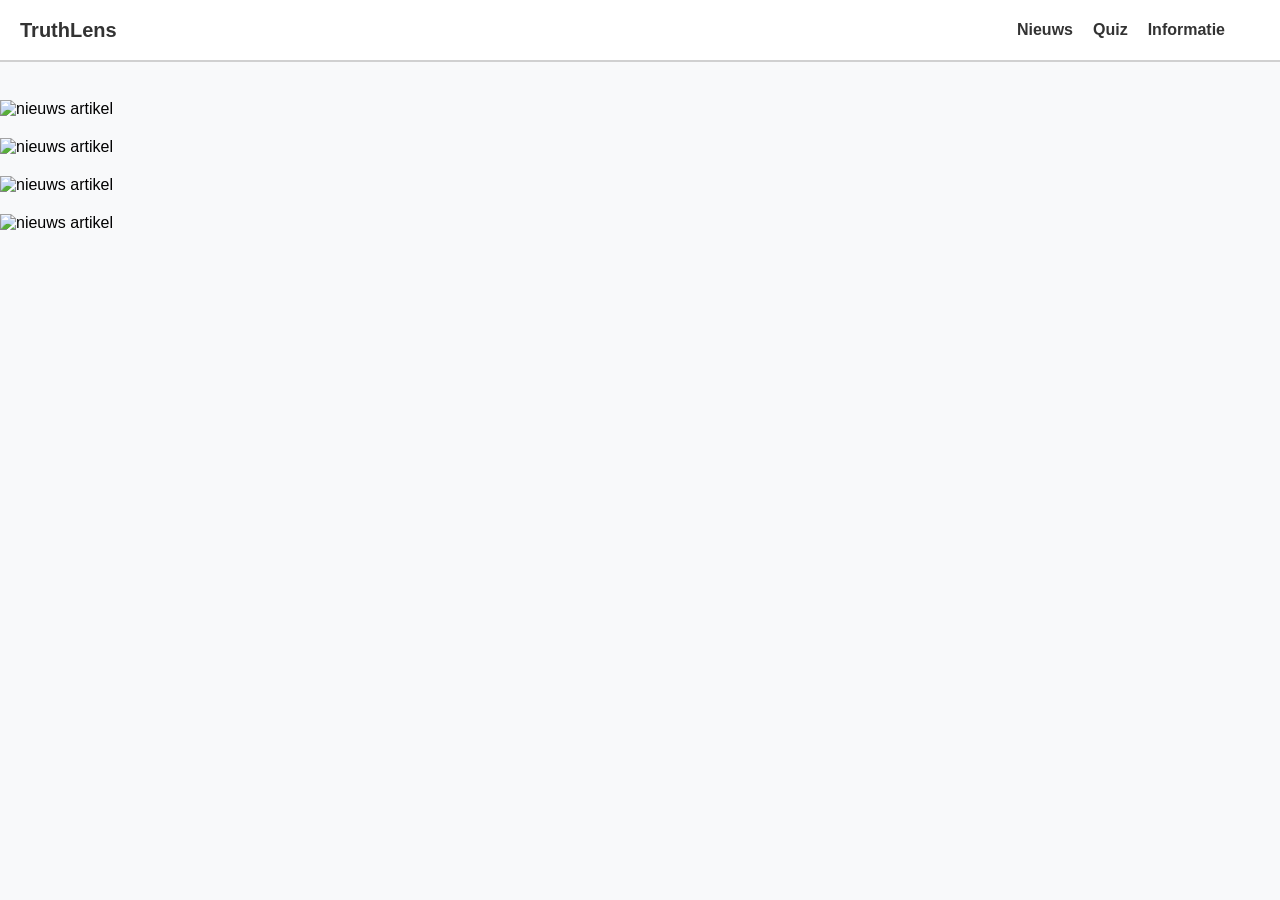
==== index.html @ fa0d9157 "Navbar Semi Completed" ====
<!DOCTYPE html>
<html lang="en">

<head>
    <meta charset="UTF-8">
    <meta name="viewport" content="width=device-width, initial-scale=1.0">
    <title>Nepnieuws</title>
    <link href="main.css" rel="stylesheet">
</head>

<body>
    <header>
        <nav>
            <a class="logo" href="">TruthLens</a>
            <ul>   
                <li><a href="index.html">Nieuws</a>
                <li><a href="quiz.html">Quiz</a>
                <li><a href="informatie.html">Informatie</a>
            </ul>
        </nav>
    </header>
    <main>
        <a><img src="" alt="">
            <h2></h2>
            <p></p>
            <p></p>
            <p></p>
        </a>
    </main>
    <article>
        <a href=""><img src="" alt="nieuws artikel"></a>
        <h2></h2>
        <p></p>
        <p></p>
        <p></p>
    </article>
    <article>
        <a href=""><img src="" alt="nieuws artikel"></a>
        <h2></h2>
        <p></p>
        <p></p>
        <p></p>
    </article>
    <article>
        <a href=""><img src="" alt="nieuws artikel"></a>
        <h2></h2>
        <p></p>
        <p></p>
        <p></p>
    </article>
    <article>
        <a href=""><img src="" alt="nieuws artikel"></a>
        <h2></h2>
        <p></p>
        <p></p>
        <p></p>
    </article>
    <footer>
     <p></p>
     <p></p>
     <p></p>
     <p></p>
     <p></p>
     <p></p>
    </footer>

</body>

</html>
---- main.css ----
body {
    margin: 0;
    background-color: #f8f9fa;
    font-family: -apple-system, BlinkMacSystemFont, "Segoe UI", Roboto, Arial, sans-serif;
}

nav {
    display: flex;
    justify-content: space-between;
    align-items: center;
    border-bottom: solid 2px rgb(208, 208, 208);
    height: fit-content;
    background-color: white;
    text-decoration: none;
    padding: 5px;
    position: sticky;
    top: 0;

}

a {
    text-decoration: none;
    color: inherit;
}

nav a {
    color: #333;
    font-weight: 600;
    transition: 0.2s;
}

nav a:hover {
    opacity: 0.7;
    color: #555;
}

.logo {
    margin-left: 15px;
    font-size: 20px;
}

ul {
    display: flex;
    list-style: none;
    gap: 20px;
    margin-right: 50px;
}
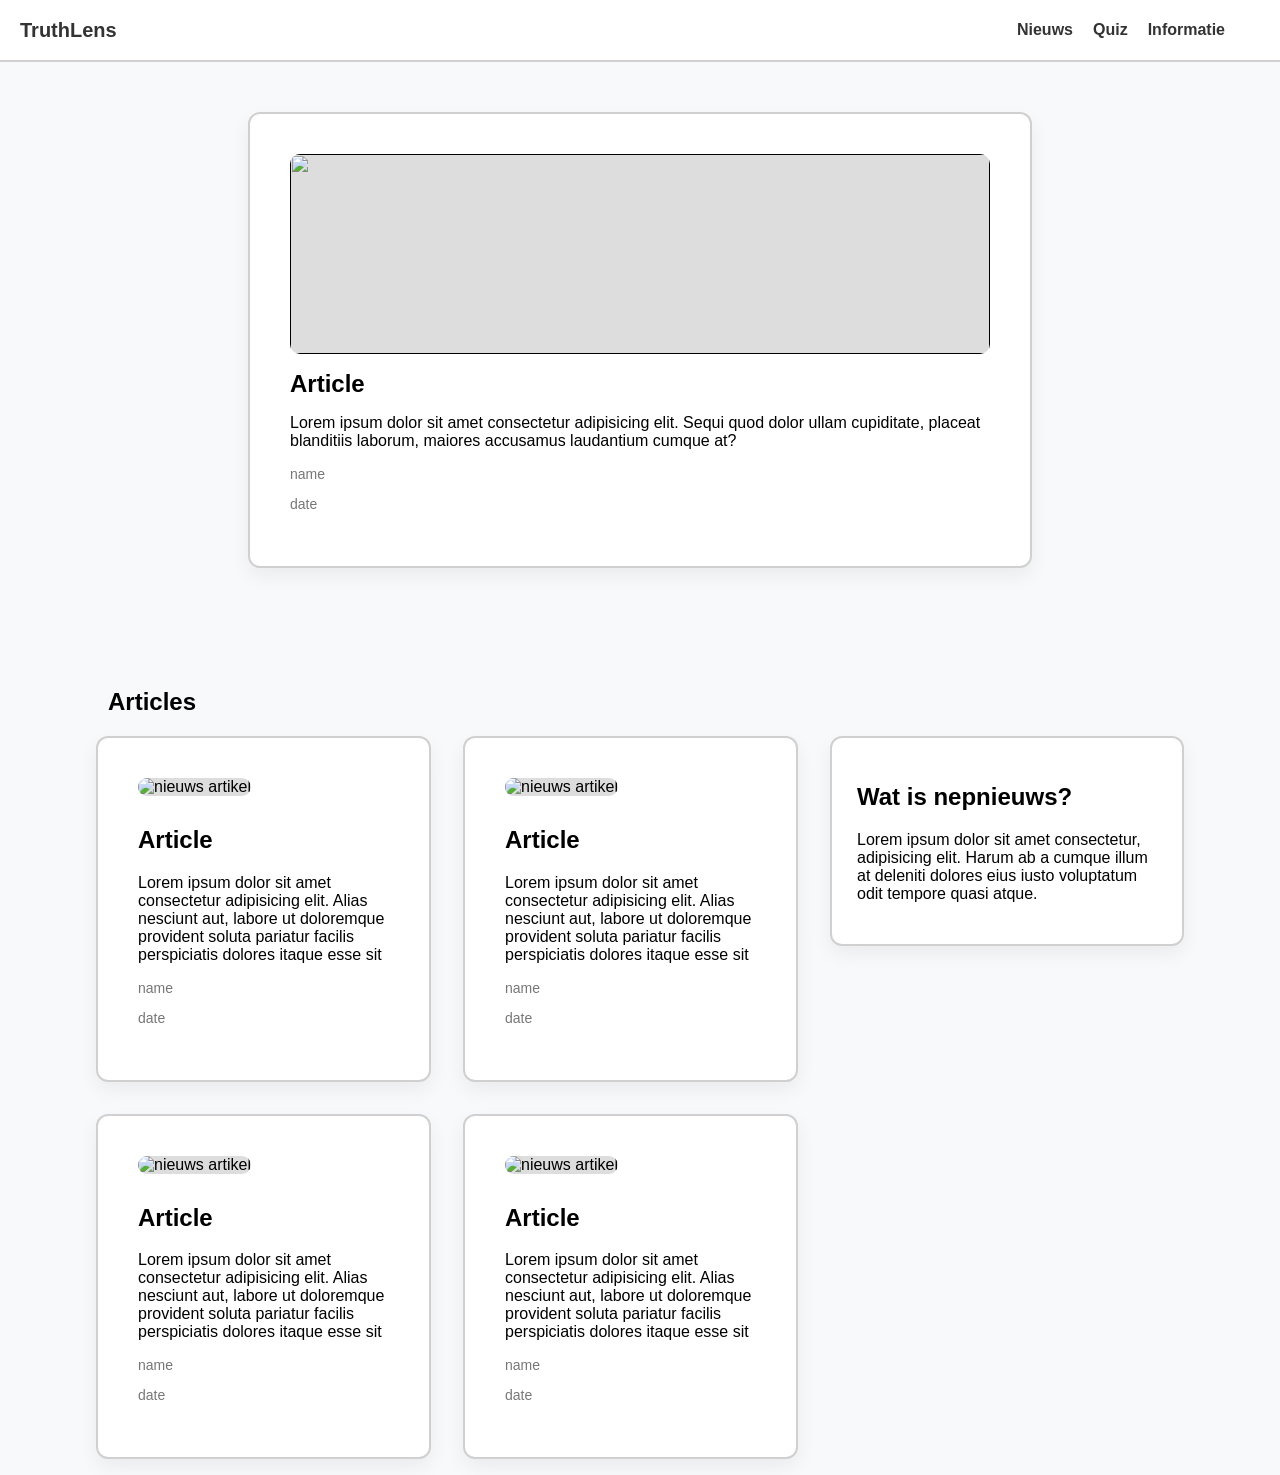
==== commit 64f06d4b: "Home pagina - semi completed" ====
--- a/index.html
+++ b/index.html
@@ -19,42 +19,53 @@
             </ul>
         </nav>
     </header>
-    <main>
-        <a><img src="" alt="">
-            <h2></h2>
-            <p></p>
-            <p></p>
-            <p></p>
+    <main class="main">
+      <div class="hero"> 
+        <a href="">
+          <img src="" alt="">
+            <h2>Article</h2>
+            <p>Lorem ipsum dolor sit amet consectetur adipisicing elit. Sequi quod dolor ullam cupiditate, placeat blanditiis laborum, maiores accusamus laudantium cumque at?</p>
+            <p>name</p>
+            <p>date</p>
         </a>
+      </div> 
     </main>
+    <h2 id="h2">Articles</h2>
+    <section class="article-section">
+    <section class="latest-articles">
     <article>
         <a href=""><img src="" alt="nieuws artikel"></a>
-        <h2></h2>
-        <p></p>
-        <p></p>
-        <p></p>
+        <h2>Article</h2>
+        <p>Lorem ipsum dolor sit amet consectetur adipisicing elit. Alias nesciunt aut, labore ut doloremque provident soluta pariatur facilis perspiciatis dolores itaque esse sit</p>
+        <p>name</p>
+        <p>date</p>
     </article>
     <article>
         <a href=""><img src="" alt="nieuws artikel"></a>
-        <h2></h2>
-        <p></p>
-        <p></p>
-        <p></p>
+        <h2>Article</h2>
+        <p>Lorem ipsum dolor sit amet consectetur adipisicing elit. Alias nesciunt aut, labore ut doloremque provident soluta pariatur facilis perspiciatis dolores itaque esse sit</p>
+        <p>name</p>
+        <p>date</p>
     </article>
     <article>
         <a href=""><img src="" alt="nieuws artikel"></a>
-        <h2></h2>
-        <p></p>
-        <p></p>
-        <p></p>
+        <h2>Article</h2>
+        <p>Lorem ipsum dolor sit amet consectetur adipisicing elit. Alias nesciunt aut, labore ut doloremque provident soluta pariatur facilis perspiciatis dolores itaque esse sit</p>
+        <p>name</p>
+        <p>date</p>
     </article>
     <article>
         <a href=""><img src="" alt="nieuws artikel"></a>
-        <h2></h2>
-        <p></p>
-        <p></p>
-        <p></p>
+        <h2>Article</h2>
+        <p>Lorem ipsum dolor sit amet consectetur adipisicing elit. Alias nesciunt aut, labore ut doloremque provident soluta pariatur facilis perspiciatis dolores itaque esse sit</p>
+        <p>name</p>
+        <p>date</p>
     </article>
+   </section>    <div class="ai">
+        <h2>Wat is nepnieuws?</h2>
+        <p>Lorem ipsum dolor sit amet consectetur, adipisicing elit. Harum ab a cumque illum at deleniti dolores eius iusto voluptatum odit tempore quasi atque.</p>
+    </div>
+   </section>
     <footer>
      <p></p>
      <p></p>
--- a/main.css
+++ b/main.css
@@ -2,8 +2,13 @@
     margin: 0;
     background-color: #f8f9fa;
     font-family: -apple-system, BlinkMacSystemFont, "Segoe UI", Roboto, Arial, sans-serif;
+    display: flex;
+    flex-direction: column;
 }
-
+header{
+  position: sticky;
+  top: 0;
+}
 nav {
     display: flex;
     justify-content: space-between;
@@ -12,9 +17,8 @@
     height: fit-content;
     background-color: white;
     text-decoration: none;
-    padding: 5px;
-    position: sticky;
-    top: 0;
+    padding: 5px;   
+    margin-bottom: 50px;
 
 }
 
@@ -45,3 +49,112 @@
     gap: 20px;
     margin-right: 50px;
 }
+.main {
+    display: flex;
+    justify-content: center;
+}
+
+.hero a {
+  width: fit-content;
+  border: solid 2px rgb(208, 208, 208);
+  display: block;
+  max-width: 700px;
+  background: #fff;
+  padding: 40px;
+  border-radius: 12px;
+  text-decoration: none;
+  color: inherit;
+  box-shadow: 0 8px 20px rgba(0,0,0,0.06);
+  margin-bottom: 100px;
+}
+
+.hero img {
+  width: 100%;
+  height: auto;
+  height: 200px;    
+  border-radius: 10px;
+  margin-bottom: 16px;
+  background: #ddd;
+}
+
+.hero h2 {
+  margin: 0 0 10px;
+  font-size: 24px;
+}
+
+.hero p:nth-of-type(2),
+.hero p:nth-of-type(3) {
+  font-size: 14px;
+  color: #777;
+}
+article {
+  width: fit-content;
+  border: solid 2px rgb(208, 208, 208);
+  display: block;
+  max-width: 300px;
+  background: #fff;
+  padding: 40px;
+  border-radius: 12px;
+  text-decoration: none;
+  color: inherit;
+  box-shadow: 0 8px 20px rgba(0,0,0,0.06);
+}
+
+article img {
+  width: 100%;
+  height: auto;
+  height: 200px;    
+  border-radius: 10px;
+  margin-bottom: 10px;
+  background: #ddd;  
+}
+
+
+article p:nth-of-type(2),
+article p:nth-of-type(3) {
+  font-size: 14px;
+  color: #777;
+}
+.latest-articles {
+  display: grid;
+  grid-template-columns: repeat(2, 1fr);
+  gap: 2em;
+}
+
+ #h2 {
+  margin-left: 4.5em;
+}
+
+.article-section {
+  display: flex;
+  gap: 2em;
+  align-items: flex-start;
+  margin: 0 6em;
+}
+
+.ai {
+  background: white;
+  border: solid 2px rgb(208, 208, 208);
+  border-radius: 12px;
+  padding: 25px;
+  max-width: 300px;
+  height: fit-content;
+  box-shadow: 0 8px 20px rgba(0,0,0,0.06);
+}
+
+.info-main {
+  display: flex;
+  flex-direction: column;
+  align-items: center;
+
+}
+.story {
+  background: white;
+  border: solid 2px rgb(208, 208, 208);
+  border-radius: 12px;
+  padding: 25px;
+  max-width: 800px;
+  height: fit-content;
+  box-shadow: 0 8px 20px rgba(0,0,0,0.06);  
+  margin-top: 4em;
+}
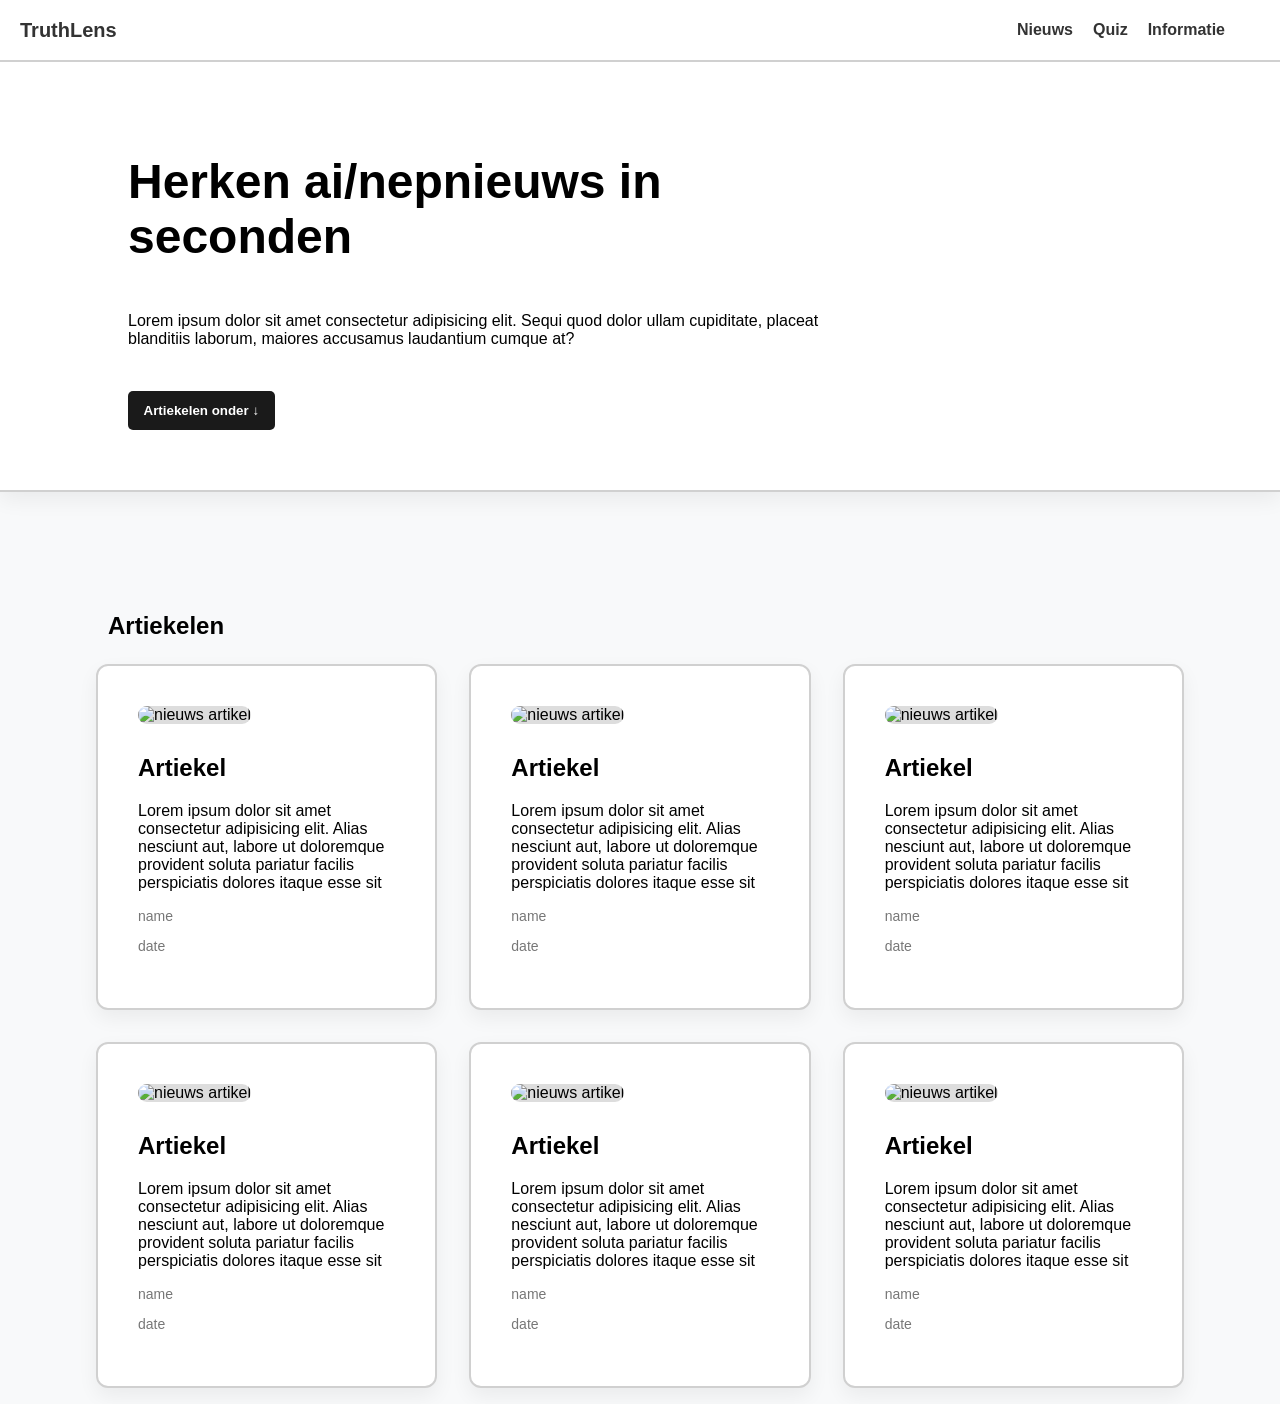
==== commit 8d643211: "Home pagina" ====
--- a/index.html
+++ b/index.html
@@ -10,9 +10,9 @@
 
 <body>
     <header>
-        <nav>
+        <nav class="nav-index">
             <a class="logo" href="">TruthLens</a>
-            <ul>   
+            <ul>
                 <li><a href="index.html">Nieuws</a>
                 <li><a href="quiz.html">Quiz</a>
                 <li><a href="informatie.html">Informatie</a>
@@ -20,59 +20,73 @@
         </nav>
     </header>
     <main class="main">
-      <div class="hero"> 
-        <a href="">
-          <img src="" alt="">
-            <h2>Article</h2>
-            <p>Lorem ipsum dolor sit amet consectetur adipisicing elit. Sequi quod dolor ullam cupiditate, placeat blanditiis laborum, maiores accusamus laudantium cumque at?</p>
-            <p>name</p>
-            <p>date</p>
-        </a>
-      </div> 
+        <div class="hero">
+            <div class="hero-text">
+                <h1>Herken ai/nepnieuws in seconden</h1>
+                <p>Lorem ipsum dolor sit amet consectetur adipisicing elit. Sequi quod dolor ullam cupiditate, placeat
+                    blanditiis laborum, maiores accusamus laudantium cumque at?</p>
+                <button id="hero-but">Artiekelen onder ↓</button>
+            </div><img id="hero-img" src="images/ai-check.webp" alt="">
+        </div>
     </main>
-    <h2 id="h2">Articles</h2>
+    <h2 id="h2">Artiekelen</h2>
     <section class="article-section">
-    <section class="latest-articles">
-    <article>
-        <a href=""><img src="" alt="nieuws artikel"></a>
-        <h2>Article</h2>
-        <p>Lorem ipsum dolor sit amet consectetur adipisicing elit. Alias nesciunt aut, labore ut doloremque provident soluta pariatur facilis perspiciatis dolores itaque esse sit</p>
-        <p>name</p>
-        <p>date</p>
-    </article>
-    <article>
-        <a href=""><img src="" alt="nieuws artikel"></a>
-        <h2>Article</h2>
-        <p>Lorem ipsum dolor sit amet consectetur adipisicing elit. Alias nesciunt aut, labore ut doloremque provident soluta pariatur facilis perspiciatis dolores itaque esse sit</p>
-        <p>name</p>
-        <p>date</p>
-    </article>
-    <article>
-        <a href=""><img src="" alt="nieuws artikel"></a>
-        <h2>Article</h2>
-        <p>Lorem ipsum dolor sit amet consectetur adipisicing elit. Alias nesciunt aut, labore ut doloremque provident soluta pariatur facilis perspiciatis dolores itaque esse sit</p>
-        <p>name</p>
-        <p>date</p>
-    </article>
-    <article>
-        <a href=""><img src="" alt="nieuws artikel"></a>
-        <h2>Article</h2>
-        <p>Lorem ipsum dolor sit amet consectetur adipisicing elit. Alias nesciunt aut, labore ut doloremque provident soluta pariatur facilis perspiciatis dolores itaque esse sit</p>
-        <p>name</p>
-        <p>date</p>
-    </article>
-   </section>    <div class="ai">
-        <h2>Wat is nepnieuws?</h2>
-        <p>Lorem ipsum dolor sit amet consectetur, adipisicing elit. Harum ab a cumque illum at deleniti dolores eius iusto voluptatum odit tempore quasi atque.</p>
-    </div>
-   </section>
+            <article>
+                <a href=""><img src="" alt="nieuws artikel"></a>
+                <h2>Artiekel</h2>
+                <p>Lorem ipsum dolor sit amet consectetur adipisicing elit. Alias nesciunt aut, labore ut doloremque
+                    provident soluta pariatur facilis perspiciatis dolores itaque esse sit</p>
+                <p>name</p>
+                <p>date</p>
+            </article>
+            <article>
+                <a href=""><img src="" alt="nieuws artikel"></a>
+                <h2>Artiekel</h2>
+                <p>Lorem ipsum dolor sit amet consectetur adipisicing elit. Alias nesciunt aut, labore ut doloremque
+                    provident soluta pariatur facilis perspiciatis dolores itaque esse sit</p>
+                <p>name</p>
+                <p>date</p>
+            </article>
+            <article>
+                <a href=""><img src="" alt="nieuws artikel"></a>
+                <h2>Artiekel</h2>
+                <p>Lorem ipsum dolor sit amet consectetur adipisicing elit. Alias nesciunt aut, labore ut doloremque
+                    provident soluta pariatur facilis perspiciatis dolores itaque esse sit</p>
+                <p>name</p>
+                <p>date</p>
+            </article>
+            <article>
+                <a href=""><img src="" alt="nieuws artikel"></a>
+                <h2>Artiekel</h2>
+                <p>Lorem ipsum dolor sit amet consectetur adipisicing elit. Alias nesciunt aut, labore ut doloremque
+                    provident soluta pariatur facilis perspiciatis dolores itaque esse sit</p>
+                <p>name</p>
+                <p>date</p>
+            </article>
+            <article>
+                <a href=""><img src="" alt="nieuws artikel"></a>
+                <h2>Artiekel</h2>
+                <p>Lorem ipsum dolor sit amet consectetur adipisicing elit. Alias nesciunt aut, labore ut doloremque
+                    provident soluta pariatur facilis perspiciatis dolores itaque esse sit</p>
+                <p>name</p>
+                <p>date</p>
+            </article>
+            <article>
+                <a href=""><img src="" alt="nieuws artikel"></a>
+                <h2>Artiekel</h2>
+                <p>Lorem ipsum dolor sit amet consectetur adipisicing elit. Alias nesciunt aut, labore ut doloremque
+                    provident soluta pariatur facilis perspiciatis dolores itaque esse sit</p>
+                <p>name</p>
+                <p>date</p>
+            </article>
+    </section>
     <footer>
-     <p></p>
-     <p></p>
-     <p></p>
-     <p></p>
-     <p></p>
-     <p></p>
+        <p></p>
+        <p></p>
+        <p></p>
+        <p></p>
+        <p></p>
+        <p></p>
     </footer>
 
 </body>
--- a/main.css
+++ b/main.css
@@ -1,92 +1,103 @@
 body {
-    margin: 0;
-    background-color: #f8f9fa;
-    font-family: -apple-system, BlinkMacSystemFont, "Segoe UI", Roboto, Arial, sans-serif;
-    display: flex;
-    flex-direction: column;
-}
-header{
+  margin: 0;
+  background-color: #f8f9fa;
+  font-family: -apple-system, BlinkMacSystemFont, "Segoe UI", Roboto, Arial, sans-serif;
+  display: flex;
+  flex-direction: column;
+}
+
+header {
   position: sticky;
   top: 0;
 }
+
 nav {
-    display: flex;
-    justify-content: space-between;
-    align-items: center;
-    border-bottom: solid 2px rgb(208, 208, 208);
-    height: fit-content;
-    background-color: white;
-    text-decoration: none;
-    padding: 5px;   
-    margin-bottom: 50px;
+  display: flex;
+  justify-content: space-between;
+  align-items: center;
+  border-bottom: solid 2px rgb(208, 208, 208);
+  height: fit-content;
+  background-color: white;
+  text-decoration: none;
+  padding: 5px;
+
 
 }
 
 a {
-    text-decoration: none;
-    color: inherit;
+  text-decoration: none;
+  color: inherit;
 }
 
 nav a {
-    color: #333;
-    font-weight: 600;
-    transition: 0.2s;
+  color: #333;
+  font-weight: 600;
+  transition: 0.2s;
 }
 
 nav a:hover {
-    opacity: 0.7;
-    color: #555;
+  opacity: 0.7;
+  color: #555;
 }
 
 .logo {
-    margin-left: 15px;
-    font-size: 20px;
+  margin-left: 15px;
+  font-size: 20px;
 }
 
 ul {
-    display: flex;
-    list-style: none;
-    gap: 20px;
-    margin-right: 50px;
-}
+  display: flex;
+  list-style: none;
+  gap: 20px;
+  margin-right: 50px;
+}
+
 .main {
-    display: flex;
-    justify-content: center;
-}
-
-.hero a {
+  display: flex;
+  justify-content: center;
+}
+
+.hero  {
   width: fit-content;
-  border: solid 2px rgb(208, 208, 208);
-  display: block;
-  max-width: 700px;
+  border-bottom: solid 2px rgb(208, 208, 208);
+  display: flex;
+  max-width: 100%;
   background: #fff;
-  padding: 40px;
-  border-radius: 12px;
+  padding: 60px;
   text-decoration: none;
   color: inherit;
-  box-shadow: 0 8px 20px rgba(0,0,0,0.06);
+  box-shadow: 0 8px 20px rgba(0, 0, 0, 0.06);
   margin-bottom: 100px;
-}
-
-.hero img {
   width: 100%;
-  height: auto;
-  height: 200px;    
-  border-radius: 10px;
-  margin-bottom: 16px;
-  background: #ddd;
-}
-
-.hero h2 {
-  margin: 0 0 10px;
-  font-size: 24px;
-}
-
-.hero p:nth-of-type(2),
-.hero p:nth-of-type(3) {
-  font-size: 14px;
-  color: #777;
-}
+  flex-direction: row;
+  gap: 5em;
+  padding-left: 8em;
+}
+
+.hero-text {
+  display: flex;
+  flex-direction: column;
+  max-width: 45em;
+}
+
+#hero-img {
+  border-radius: 5px;
+  margin-top: 3em;
+}
+
+#hero-but {
+  width: 11em;
+  padding: 0.9em;
+  margin-top: 2em;
+  background-color: #1A1A1A;
+  color: white;
+  border: none;
+  border-radius: 5px;
+  cursor: pointer;
+  font-weight: 600;
+}
+.hero h1 {font-size: 3em;}
+
 article {
   width: fit-content;
   border: solid 2px rgb(208, 208, 208);
@@ -97,16 +108,16 @@
   border-radius: 12px;
   text-decoration: none;
   color: inherit;
-  box-shadow: 0 8px 20px rgba(0,0,0,0.06);
+  box-shadow: 0 8px 20px rgba(0, 0, 0, 0.06);
 }
 
 article img {
   width: 100%;
   height: auto;
-  height: 200px;    
+  height: 200px;
   border-radius: 10px;
   margin-bottom: 10px;
-  background: #ddd;  
+  background: #ddd;
 }
 
 
@@ -115,21 +126,23 @@
   font-size: 14px;
   color: #777;
 }
+
 .latest-articles {
   display: grid;
   grid-template-columns: repeat(2, 1fr);
   gap: 2em;
 }
 
- #h2 {
+#h2 {
   margin-left: 4.5em;
+  margin-bottom: 1em;
 }
 
 .article-section {
-  display: flex;
+  margin: 0 6em;
+  display: grid;
+  grid-template-columns: repeat(3, 1fr);
   gap: 2em;
-  align-items: flex-start;
-  margin: 0 6em;
 }
 
 .ai {
@@ -139,7 +152,7 @@
   padding: 25px;
   max-width: 300px;
   height: fit-content;
-  box-shadow: 0 8px 20px rgba(0,0,0,0.06);
+  box-shadow: 0 8px 20px rgba(0, 0, 0, 0.06);
 }
 
 .info-main {
@@ -148,6 +161,7 @@
   align-items: center;
 
 }
+
 .story {
   background: white;
   border: solid 2px rgb(208, 208, 208);
@@ -155,6 +169,82 @@
   padding: 25px;
   max-width: 800px;
   height: fit-content;
-  box-shadow: 0 8px 20px rgba(0,0,0,0.06);  
+  box-shadow: 0 8px 20px rgba(0, 0, 0, 0.06);
   margin-top: 4em;
+  margin-bottom: 4em;
+}
+
+.team {
+  display: flex;
+  align-items: center;
+  flex-direction: column;
+}
+
+.team-boxes {
+  display: flex;
+  flex-direction: row;
+  gap: 10em;
+}
+
+.team-box {
+  background: white;
+  border: solid 2px rgb(208, 208, 208);
+  border-radius: 12px;
+  padding: 25px;
+  max-width: 800px;
+  height: fit-content;
+  box-shadow: 0 8px 20px rgba(0, 0, 0, 0.06);
+  display: flex;
+  align-items: center;
+  flex-direction: column;
+  margin-bottom: 4em;
+}
+
+.help {
+  display: flex;
+  align-items: center;
+  flex-direction: column;
+}
+
+.help-box {
+  background: white;
+  border: solid 2px rgb(208, 208, 208);
+  border-radius: 12px;
+  padding: 25px;
+  max-width: 800px;
+  height: fit-content;
+  box-shadow: 0 8px 20px rgba(0, 0, 0, 0.06);
+  margin-top: 1em;
+  margin-bottom: 1em;
+}
+.message {
+  background: white;
+  border: solid 2px rgb(208, 208, 208);
+  border-radius: 12px;
+  padding: 25px;
+  max-width: 800px;
+  height: fit-content;
+  box-shadow: 0 8px 20px rgba(0, 0, 0, 0.06);
+  margin-top: 3em;
+  margin-bottom: 1em;  
+  display: flex;
+  align-items: center;
+  flex-direction: column;
+}
+
+.message h3 {
+  margin-bottom: 5px;
+}
+
+.message p {
+  margin-top: 0;
+  margin-bottom: 9em;
+}
+
+#mes-but {
+  border: none;
+  border-radius: 5px;
+  width: 40em;
+  padding: 0.8em;
+  cursor: pointer
 }
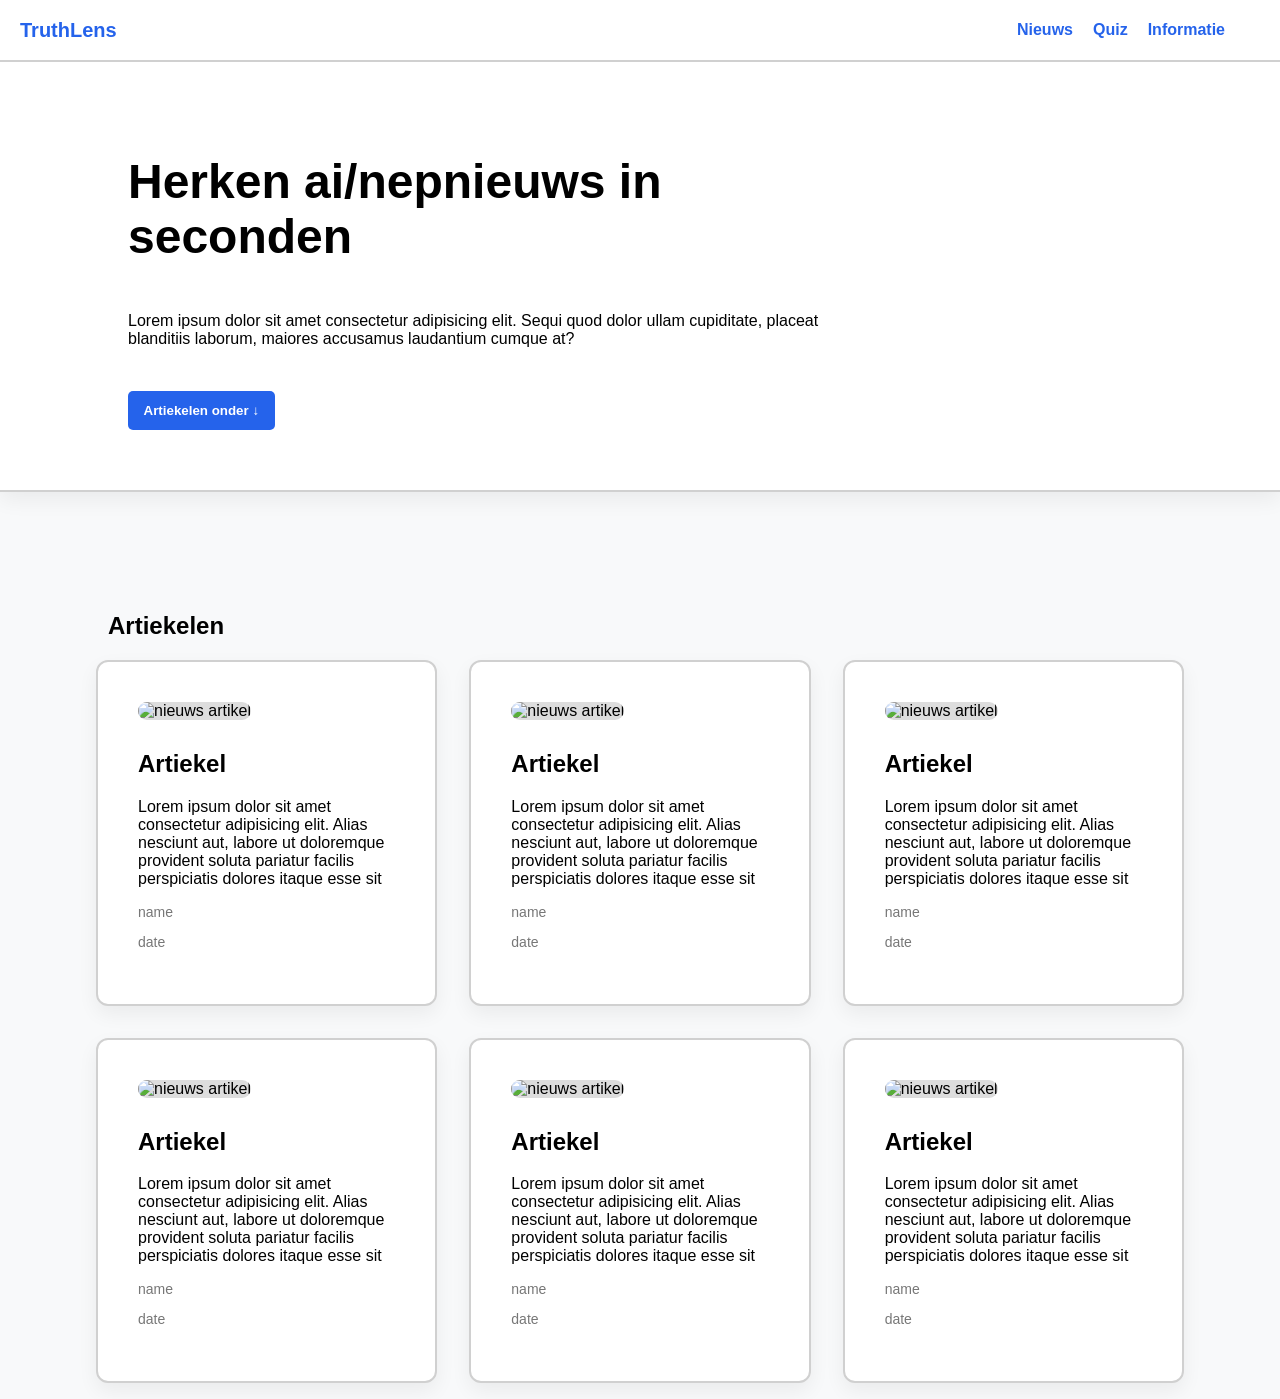
==== commit d68b113e: "Add files via upload" ====
--- a/index.html
+++ b/index.html
@@ -5,13 +5,12 @@
     <meta charset="UTF-8">
     <meta name="viewport" content="width=device-width, initial-scale=1.0">
     <title>Nepnieuws</title>
-    <link href="main.css" rel="stylesheet">
+    <link href="style.css" rel="stylesheet">
 </head>
 
 <body>
     <header>
-        <nav class="nav-index">
-            <a class="logo" href="">TruthLens</a>
+        <nav class="nav-index"> <a class="logo" href="">TruthLens</a>
             <ul>
                 <li><a href="index.html">Nieuws</a>
                 <li><a href="quiz.html">Quiz</a>
@@ -24,61 +23,55 @@
             <div class="hero-text">
                 <h1>Herken ai/nepnieuws in seconden</h1>
                 <p>Lorem ipsum dolor sit amet consectetur adipisicing elit. Sequi quod dolor ullam cupiditate, placeat
-                    blanditiis laborum, maiores accusamus laudantium cumque at?</p>
-                <button id="hero-but">Artiekelen onder ↓</button>
-            </div><img id="hero-img" src="images/ai-check.webp" alt="">
+                    blanditiis laborum, maiores accusamus laudantium cumque at?</p> <button id="hero-but">Artiekelen
+                    onder ↓</button>
+            </div><img id="hero-img" src="../images/ai-check.webp" alt="">
         </div>
     </main>
     <h2 id="h2">Artiekelen</h2>
     <section class="article-section">
-            <article>
-                <a href=""><img src="" alt="nieuws artikel"></a>
-                <h2>Artiekel</h2>
-                <p>Lorem ipsum dolor sit amet consectetur adipisicing elit. Alias nesciunt aut, labore ut doloremque
-                    provident soluta pariatur facilis perspiciatis dolores itaque esse sit</p>
-                <p>name</p>
-                <p>date</p>
-            </article>
-            <article>
-                <a href=""><img src="" alt="nieuws artikel"></a>
-                <h2>Artiekel</h2>
-                <p>Lorem ipsum dolor sit amet consectetur adipisicing elit. Alias nesciunt aut, labore ut doloremque
-                    provident soluta pariatur facilis perspiciatis dolores itaque esse sit</p>
-                <p>name</p>
-                <p>date</p>
-            </article>
-            <article>
-                <a href=""><img src="" alt="nieuws artikel"></a>
-                <h2>Artiekel</h2>
-                <p>Lorem ipsum dolor sit amet consectetur adipisicing elit. Alias nesciunt aut, labore ut doloremque
-                    provident soluta pariatur facilis perspiciatis dolores itaque esse sit</p>
-                <p>name</p>
-                <p>date</p>
-            </article>
-            <article>
-                <a href=""><img src="" alt="nieuws artikel"></a>
-                <h2>Artiekel</h2>
-                <p>Lorem ipsum dolor sit amet consectetur adipisicing elit. Alias nesciunt aut, labore ut doloremque
-                    provident soluta pariatur facilis perspiciatis dolores itaque esse sit</p>
-                <p>name</p>
-                <p>date</p>
-            </article>
-            <article>
-                <a href=""><img src="" alt="nieuws artikel"></a>
-                <h2>Artiekel</h2>
-                <p>Lorem ipsum dolor sit amet consectetur adipisicing elit. Alias nesciunt aut, labore ut doloremque
-                    provident soluta pariatur facilis perspiciatis dolores itaque esse sit</p>
-                <p>name</p>
-                <p>date</p>
-            </article>
-            <article>
-                <a href=""><img src="" alt="nieuws artikel"></a>
-                <h2>Artiekel</h2>
-                <p>Lorem ipsum dolor sit amet consectetur adipisicing elit. Alias nesciunt aut, labore ut doloremque
-                    provident soluta pariatur facilis perspiciatis dolores itaque esse sit</p>
-                <p>name</p>
-                <p>date</p>
-            </article>
+        <article> <a href=""><img src="" alt="nieuws artikel"></a>
+            <h2>Artiekel</h2>
+            <p>Lorem ipsum dolor sit amet consectetur adipisicing elit. Alias nesciunt aut, labore ut doloremque
+                provident soluta pariatur facilis perspiciatis dolores itaque esse sit</p>
+            <p>name</p>
+            <p>date</p>
+        </article>
+        <article> <a href=""><img src="" alt="nieuws artikel"></a>
+            <h2>Artiekel</h2>
+            <p>Lorem ipsum dolor sit amet consectetur adipisicing elit. Alias nesciunt aut, labore ut doloremque
+                provident soluta pariatur facilis perspiciatis dolores itaque esse sit</p>
+            <p>name</p>
+            <p>date</p>
+        </article>
+        <article> <a href=""><img src="" alt="nieuws artikel"></a>
+            <h2>Artiekel</h2>
+            <p>Lorem ipsum dolor sit amet consectetur adipisicing elit. Alias nesciunt aut, labore ut doloremque
+                provident soluta pariatur facilis perspiciatis dolores itaque esse sit</p>
+            <p>name</p>
+            <p>date</p>
+        </article>
+        <article> <a href=""><img src="" alt="nieuws artikel"></a>
+            <h2>Artiekel</h2>
+            <p>Lorem ipsum dolor sit amet consectetur adipisicing elit. Alias nesciunt aut, labore ut doloremque
+                provident soluta pariatur facilis perspiciatis dolores itaque esse sit</p>
+            <p>name</p>
+            <p>date</p>
+        </article>
+        <article> <a href=""><img src="" alt="nieuws artikel"></a>
+            <h2>Artiekel</h2>
+            <p>Lorem ipsum dolor sit amet consectetur adipisicing elit. Alias nesciunt aut, labore ut doloremque
+                provident soluta pariatur facilis perspiciatis dolores itaque esse sit</p>
+            <p>name</p>
+            <p>date</p>
+        </article>
+        <article> <a href=""><img src="" alt="nieuws artikel"></a>
+            <h2>Artiekel</h2>
+            <p>Lorem ipsum dolor sit amet consectetur adipisicing elit. Alias nesciunt aut, labore ut doloremque
+                provident soluta pariatur facilis perspiciatis dolores itaque esse sit</p>
+            <p>name</p>
+            <p>date</p>
+        </article>
     </section>
     <footer>
         <p></p>
@@ -88,7 +81,6 @@
         <p></p>
         <p></p>
     </footer>
-
 </body>
 
 </html>
--- a/style.css
+++ b/style.css
@@ -0,0 +1,264 @@
+body {
+  margin: 0;
+  background-color: #f8f9fa;
+  font-family: -apple-system, BlinkMacSystemFont, "Segoe UI", Roboto, Arial, sans-serif;
+  display: flex;
+  flex-direction: column;
+}
+
+header {
+  position: sticky;
+  top: 0;
+}
+
+nav {
+  display: flex;
+  justify-content: space-between;
+  align-items: center;
+  border-bottom: solid 2px rgb(208, 208, 208);
+  height: fit-content;
+  background-color: white;
+  text-decoration: none;
+  padding: 5px;
+
+
+}
+
+a {
+  text-decoration: none;
+  color: inherit;
+}
+
+nav a {
+  color: #2563EB;
+  font-weight: 600;
+  transition: 0.2s;
+}
+
+nav a:hover {
+  opacity: 0.7;
+  color: #60A5FA;
+}
+
+.logo {
+  margin-left: 15px;
+  font-size: 20px;
+  color: #2563EB;
+}
+
+ul {
+  display: flex;
+  list-style: none;
+  gap: 20px;
+  margin-right: 50px;
+}
+
+.main {
+  display: flex;
+  justify-content: center;
+}
+
+.hero {
+  width: fit-content;
+  border-bottom: solid 2px rgb(208, 208, 208);
+  display: flex;
+  max-width: 100%;
+  background: #fff;
+  padding: 60px;
+  text-decoration: none;
+  color: inherit;
+  box-shadow: 0 8px 20px rgba(0, 0, 0, 0.06);
+  margin-bottom: 100px;
+  width: 100%;
+  flex-direction: row;
+  gap: 5em;
+  padding-left: 8em;
+}
+
+.hero-text {
+  display: flex;
+  flex-direction: column;
+  max-width: 45em;
+}
+
+#hero-img {
+  border-radius: 5px;
+  margin-top: 3em;
+}
+
+#hero-but {
+  width: 11em;
+  padding: 0.9em;
+  margin-top: 2em;
+  background-color: #2563EB;
+  color: white;
+  border: none;
+  border-radius: 5px;
+  cursor: pointer;
+  font-weight: 600;
+  transition: background 0.2s ease;
+}
+
+#hero-but:hover {
+  background-color: #1D4ED8;
+}
+
+.hero h1 {
+  font-size: 3em;
+}
+
+article {
+  width: fit-content;
+  border: solid 2px rgb(208, 208, 208);
+  display: block;
+  max-width: 300px;
+  background: #fff;
+  padding: 40px;
+  border-radius: 12px;
+  text-decoration: none;
+  color: inherit;
+  box-shadow: 0 8px 20px rgba(0, 0, 0, 0.06);
+}
+
+article img {
+  width: 100%;
+  height: auto;
+  height: 200px;
+  border-radius: 10px;
+  margin-bottom: 10px;
+  background: #ddd;
+}
+
+
+article p:nth-of-type(2),
+article p:nth-of-type(3) {
+  font-size: 14px;
+  color: #777;
+}
+
+.latest-articles {
+  display: grid;
+  grid-template-columns: repeat(2, 1fr);
+  gap: 2em;
+}
+
+#h2 {
+  margin-left: 4.5em;
+  margin-bottom: 1+em;
+}
+
+.article-section {
+  margin: 0 6em;
+  display: grid;
+  grid-template-columns: repeat(3, 1fr);
+  gap: 2em;
+}
+
+.ai {
+  background: white;
+  border: solid 2px rgb(208, 208, 208);
+  border-radius: 12px;
+  padding: 25px;
+  max-width: 300px;
+  height: fit-content;
+  box-shadow: 0 8px 20px rgba(0, 0, 0, 0.06);
+}
+
+.info-main {
+  display: flex;
+  flex-direction: column;
+  align-items: center;
+
+}
+
+.info-sec {
+  display: flex;
+}
+
+.story {
+  background: white;
+  border: solid 2px rgb(208, 208, 208);
+  border-radius: 12px;
+  padding: 25px;
+  max-width: 1100px;
+  height: fit-content;
+  box-shadow: 0 8px 20px rgba(0, 0, 0, 0.06);
+  margin-top: 4em;
+  margin-bottom: 4em;
+}
+
+.team {
+  display: flex;
+  align-items: center;
+  flex-direction: column;
+}
+
+.team-boxes {
+  display: flex;
+  flex-direction: row;
+  gap: 10em;
+}
+
+.team-box {
+  background: white;
+  border: solid 2px rgb(208, 208, 208);
+  border-radius: 12px;
+  padding: 25px;
+  max-width: 800px;
+  height: fit-content;
+  box-shadow: 0 8px 20px rgba(0, 0, 0, 0.06);
+  display: flex;
+  align-items: center;
+  flex-direction: column;
+  margin-bottom: 4em;
+}
+
+.help {
+  display: flex;
+  align-items: center;
+  flex-direction: column;
+}
+
+.help-box {
+  background: white;
+  border: solid 2px rgb(208, 208, 208);
+  border-radius: 12px;
+  padding: 25px;
+  max-width: 800px;
+  height: fit-content;
+  box-shadow: 0 8px 20px rgba(0, 0, 0, 0.06);
+  margin-top: 1em;
+  margin-bottom: 1em;
+}
+
+.message {
+  background: white;
+  border: solid 2px rgb(208, 208, 208);
+  border-radius: 12px;
+  padding: 25px;
+  max-width: 800px;
+  height: fit-content;
+  box-shadow: 0 8px 20px rgba(0, 0, 0, 0.06);
+  margin-top: 3em;
+  margin-bottom: 1em;
+  display: flex;
+  align-items: center;
+  flex-direction: column;
+}
+
+.message h3 {
+  margin-bottom: 5px;
+}
+
+.message p {
+  margin-top: 0;
+  margin-bottom: 9em;
+}
+
+#mes-but {
+  border: none;
+  border-radius: 5px;
+  width: 60em;
+  padding: 0.8em;
+  cursor: pointer
+}
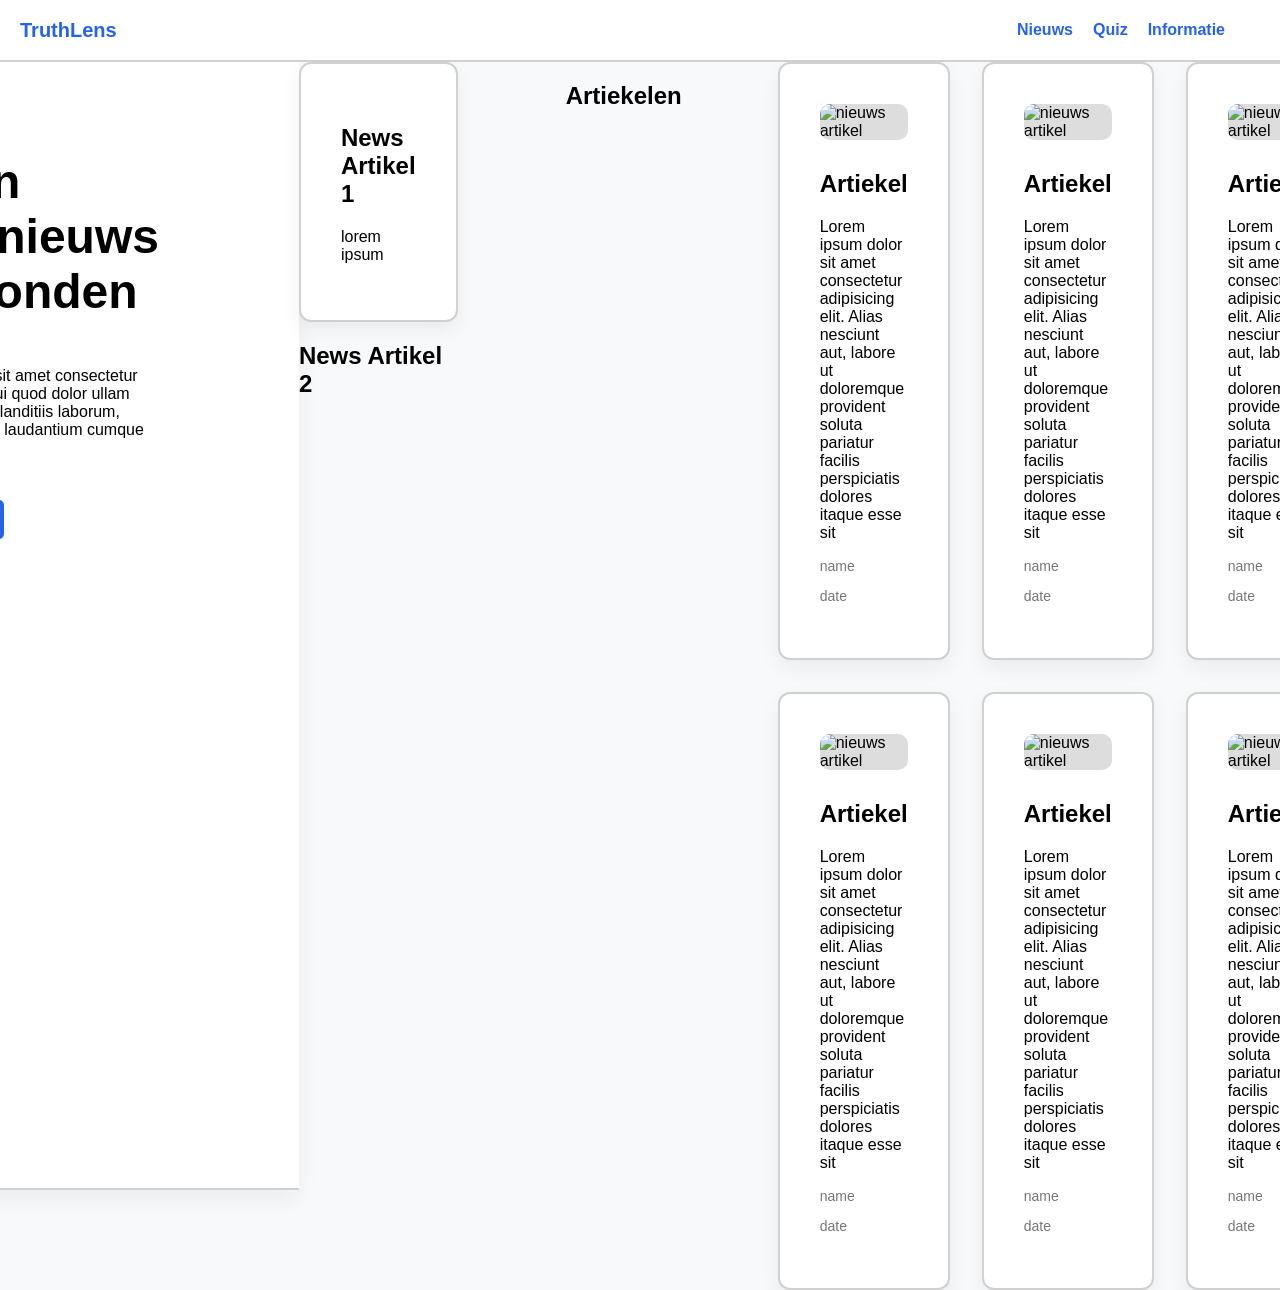
==== commit a19df0b1: "home" ====
--- a/index.html
+++ b/index.html
@@ -27,6 +27,12 @@
                     onder ↓</button>
             </div><img id="hero-img" src="../images/ai-check.webp" alt="">
         </div>
+    <main>
+        <article>
+        <h2>News Artikel 1</h2>
+        <p>lorem ipsum</p>
+        </article>
+        <h2>News Artikel 2</h2>
     </main>
     <h2 id="h2">Artiekelen</h2>
     <section class="article-section">
@@ -81,6 +87,50 @@
         <p></p>
         <p></p>
     </footer>
+        <footer class="footer">
+    <div class="footer-container">
+
+        <div class="footer-column">
+            <h3>About</h3>
+            <p>
+                Your go-to source for the latest news and
+                insights across technology, business, and
+                lifestyle.
+            </p>
+        </div>
+
+        <div class="footer-column">
+            <h3>Quick Links</h3>
+            <a href="#">Home</a>
+            <a href="#">About Us</a>
+            <a href="#">Contact</a>
+            <a href="#">Privacy Policy</a>
+        </div>
+
+        <div class="footer-column">
+            <h3>Categories</h3>
+            <a href="#">Technology</a>
+            <a href="#">Business</a>
+            <a href="#">Lifestyle</a>
+            <a href="#">Travel</a>
+        </div>
+
+        <div class="footer-column">
+            <h3>Follow Us</h3>
+            <a href="#">Twitter</a>
+            <a href="#">Facebook</a>
+            <a href="#">Instagram</a>
+            <a href="#">LinkedIn</a>
+        </div>
+
+    </div>
+
+    <div class="footer-bottom">
+        © 2026 NewsBlog. All rights reserved.
+    </div>
+</footer>
+
+
 </body>
 
 </html>
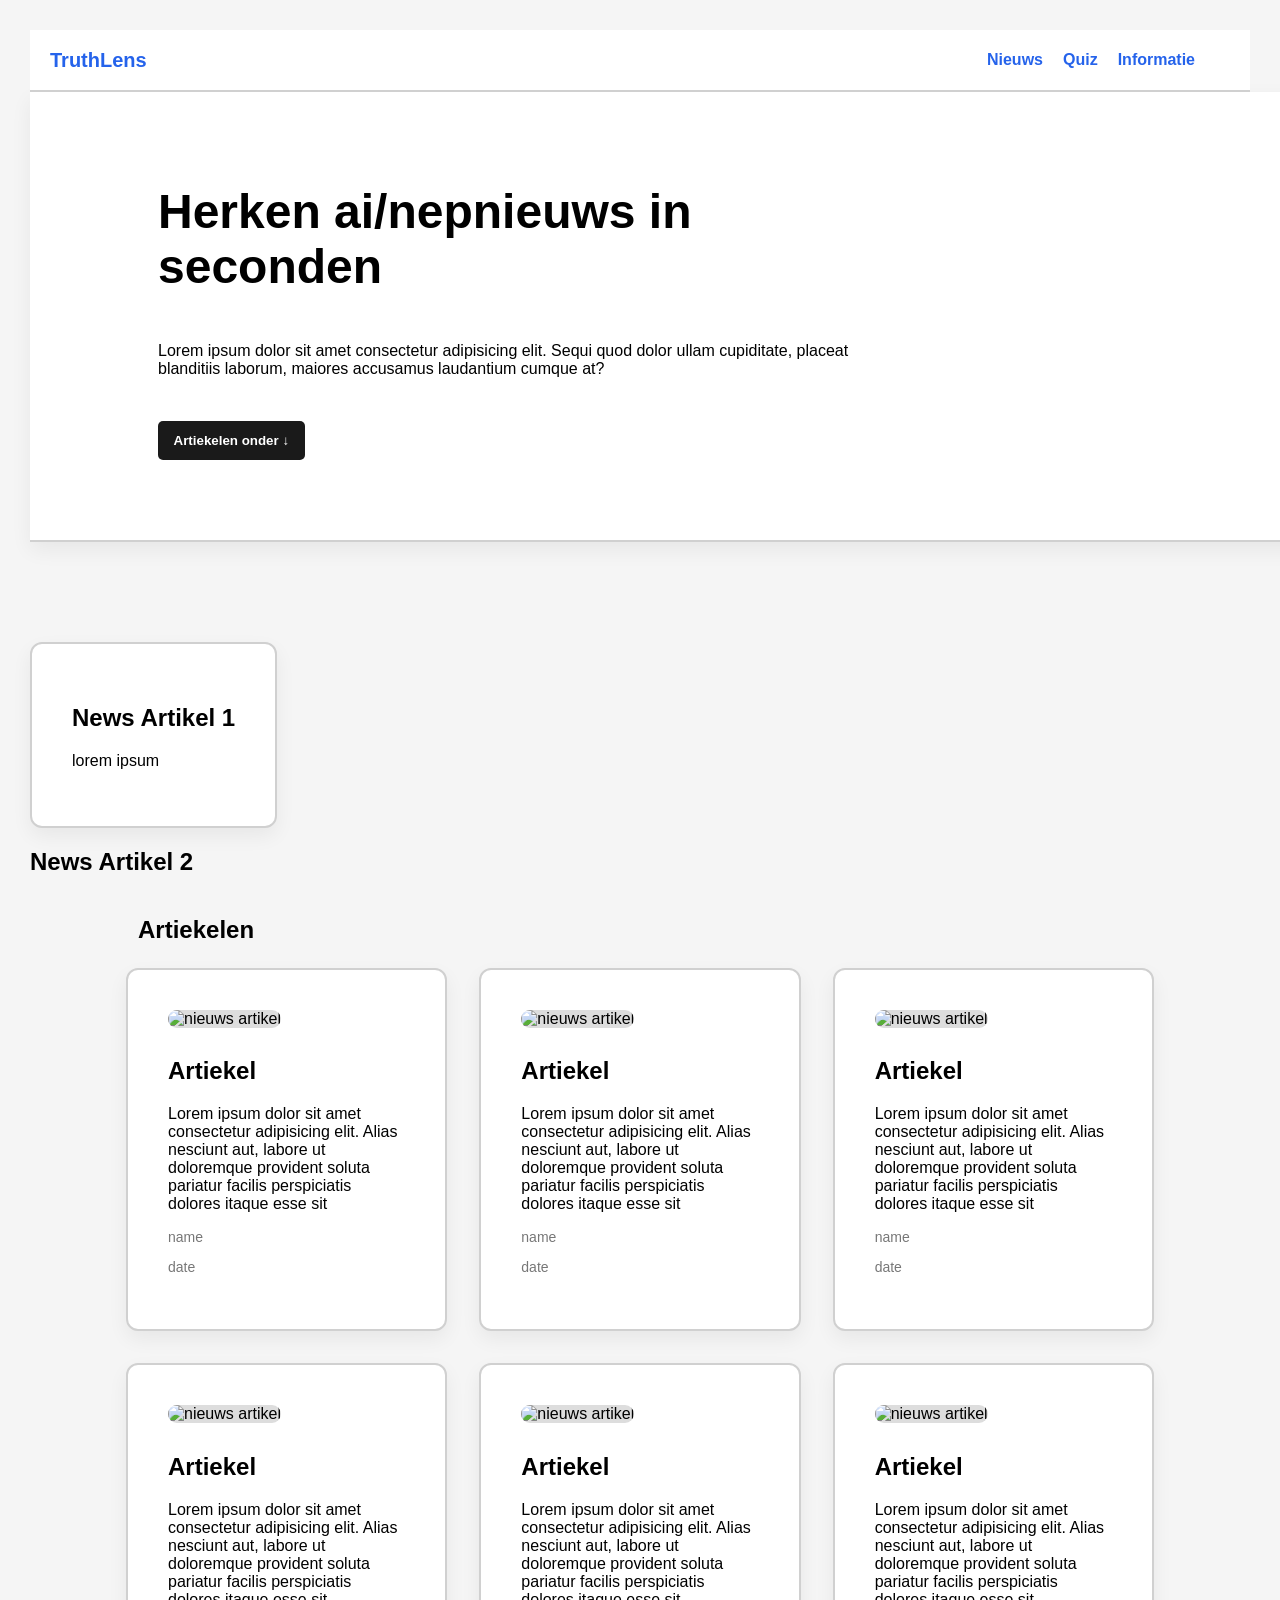
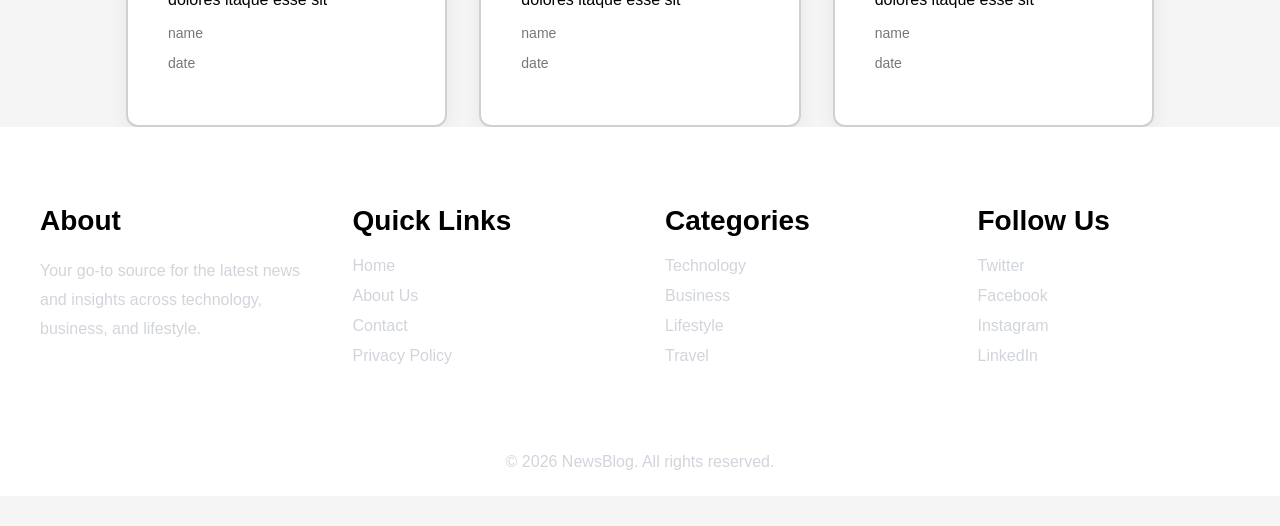
==== commit 637e25c2: "Add files via upload quiz2" ====
--- a/index.html
+++ b/index.html
@@ -6,6 +6,7 @@
     <meta name="viewport" content="width=device-width, initial-scale=1.0">
     <title>Nepnieuws</title>
     <link href="style.css" rel="stylesheet">
+     <link href="main.css" rel="stylesheet">
 </head>
 
 <body>
@@ -79,14 +80,7 @@
             <p>date</p>
         </article>
     </section>
-    <footer>
-        <p></p>
-        <p></p>
-        <p></p>
-        <p></p>
-        <p></p>
-        <p></p>
-    </footer>
+ 
         <footer class="footer">
     <div class="footer-container">
 
--- a/style.css
+++ b/style.css
@@ -56,6 +56,7 @@
 .main {
   display: flex;
   justify-content: center;
+  flex-direction: column;
 }
 
 .hero {
@@ -261,4 +262,16 @@
   width: 60em;
   padding: 0.8em;
   cursor: pointer
+}
+
+.quiz-card{
+    display:block;
+    text-decoration:none;
+    color:black;
+    transition:0.3s;
+}
+
+.quiz-card:hover{
+    transform:translateY(-5px);
+    box-shadow:0 8px 20px rgba(0,0,0,0.08);
 }
--- a/main.css
+++ b/main.css
@@ -0,0 +1,357 @@
+
+
+.main {
+  display: flex;
+  justify-content: center;
+}
+
+.hero  {
+  width: fit-content;
+  border-bottom: solid 2px rgb(208, 208, 208);
+  display: flex;
+  max-width: 100%;
+  background: #fff;
+  padding: 60px;
+  text-decoration: none;
+  color: inherit;
+  box-shadow: 0 8px 20px rgba(0, 0, 0, 0.06);
+  margin-bottom: 100px;
+  width: 100%;
+  flex-direction: row;
+  gap: 5em;
+  padding-left: 8em;
+}
+
+.hero-text {
+  display: flex;
+  flex-direction: column;
+  max-width: 45em;
+}
+
+#hero-img {
+  border-radius: 5px;
+  margin-top: 3em;
+}
+
+#hero-but {
+  width: 11em;
+  padding: 0.9em;
+  margin-top: 2em;
+  background-color: #1A1A1A;
+  color: white;
+  border: none;
+  border-radius: 5px;
+  cursor: pointer;
+  font-weight: 600;
+}
+.hero h1 {font-size: 3em;}
+
+article {
+  width: fit-content;
+  border: solid 2px rgb(208, 208, 208);
+  display: block;
+  max-width: 300px;
+  background: #fff;
+  padding: 40px;
+  border-radius: 12px;
+  text-decoration: none;
+  color: inherit;
+  box-shadow: 0 8px 20px rgba(0, 0, 0, 0.06);
+}
+
+article img {
+  width: 100%;
+  height: auto;
+  height: 200px;
+  border-radius: 10px;
+  margin-bottom: 10px;
+  background: #ddd;
+}
+
+
+article p:nth-of-type(2),
+article p:nth-of-type(3) {
+  font-size: 14px;
+  color: #777;
+}
+
+.latest-articles {
+  display: grid;
+  grid-template-columns: repeat(2, 1fr);
+  gap: 2em;
+}
+
+#h2 {
+  margin-left: 4.5em;
+  margin-bottom: 1em;
+}
+
+.article-section {
+  margin: 0 6em;
+  display: grid;
+  grid-template-columns: repeat(3, 1fr);
+  gap: 2em;
+}
+
+.ai {
+  background: white;
+  border: solid 2px rgb(208, 208, 208);
+  border-radius: 12px;
+  padding: 25px;
+  max-width: 300px;
+  height: fit-content;
+  box-shadow: 0 8px 20px rgba(0, 0, 0, 0.06);
+}
+
+.info-main {
+  display: flex;
+  flex-direction: column;
+  align-items: center;
+
+}
+
+.story {
+  background: white;
+  border: solid 2px rgb(208, 208, 208);
+  border-radius: 12px;
+  padding: 25px;
+  max-width: 800px;
+  height: fit-content;
+  box-shadow: 0 8px 20px rgba(0, 0, 0, 0.06);
+  margin-top: 4em;
+  margin-bottom: 4em;
+}
+
+.team {
+  display: flex;
+  align-items: center;
+  flex-direction: column;
+}
+
+.team-boxes {
+  display: flex;
+  flex-direction: row;
+  gap: 10em;
+}
+
+.team-box {
+  background: white;
+  border: solid 2px rgb(208, 208, 208);
+  border-radius: 12px;
+  padding: 25px;
+  max-width: 800px;
+  height: fit-content;
+  box-shadow: 0 8px 20px rgba(0, 0, 0, 0.06);
+  display: flex;
+  align-items: center;
+  flex-direction: column;
+  margin-bottom: 4em;
+}
+
+.help {
+  display: flex;
+  align-items: center;
+  flex-direction: column;
+}
+
+.help-box {
+  background: white;
+  border: solid 2px rgb(208, 208, 208);
+  border-radius: 12px;
+  padding: 25px;
+  max-width: 800px;
+  height: fit-content;
+  box-shadow: 0 8px 20px rgba(0, 0, 0, 0.06);
+  margin-top: 1em;
+  margin-bottom: 1em;
+}
+.message {
+  background: white;
+  border: solid 2px rgb(208, 208, 208);
+  border-radius: 12px;
+  padding: 25px;
+  max-width: 800px;
+  height: fit-content;
+  box-shadow: 0 8px 20px rgba(0, 0, 0, 0.06);
+  margin-top: 3em;
+  margin-bottom: 1em;  
+  display: flex;
+  align-items: center;
+  flex-direction: column;
+}
+
+.message h3 {
+  margin-bottom: 5px;
+}
+
+.message p {
+  margin-top: 0;
+  margin-bottom: 9em;
+}
+
+#mes-but {
+  border: none;
+  border-radius: 5px;
+  width: 40em;
+  padding: 0.8em;
+  cursor: pointer
+}
+body {
+    background: #f5f5f5;
+    font-family: Arial, sans-serif;
+    padding: 30px;
+}
+
+.card {
+    background: white;
+    border: 1px solid #d9d9d9;
+    border-radius: 15px;
+    padding: 30px;
+    margin-bottom: 25px;
+    box-shadow: 0 2px 5px rgba(0,0,0,0.05);
+}
+
+.option {
+    border: 1px solid #d9d9d9;
+    border-radius: 12px;
+    padding: 20px;
+    margin-top: 15px;
+    cursor: pointer;
+}
+
+.option:hover {
+    background: #f0f4ff;
+}
+
+.progress-bar {
+    width: 100%;
+    height: 12px;
+    background: #e5e5e5;
+    border-radius: 10px;
+}
+
+.progress {
+    width: 20%;
+    height: 100%;
+    background: #1e293b;
+    border-radius: 10px;
+}
+
+.buttons {
+    display: flex;
+    justify-content: space-between;
+}
+
+button {
+    padding: 15px 25px;
+    border: none;
+    border-radius: 12px;
+    cursor: pointer;
+    margin: 20px 0px;
+}
+
+.prev {
+    background: #e5e7eb;
+}
+
+.next {
+    background: #1e293b;
+    color: white;
+}
+
+.stats {
+    display: grid;
+    grid-template-columns: repeat(3, 1fr);
+    gap: 20px;
+}
+
+.stat-card {
+    background: white;
+    border: 1px solid #ddd;
+    border-radius: 15px;
+    padding: 30px;
+    text-align: center;
+}
+
+.quiz-grid {
+    display: grid;
+    grid-template-columns: repeat(2, 1fr);
+    gap: 30px;
+}
+
+.quiz-card {
+    background: white;
+    border: 1px solid #ddd;
+    border-radius: 15px;
+    padding: 30px;
+}
+
+.badge {
+    background: #f1f1f1;
+    padding: 8px 12px;
+    border-radius: 8px;
+}
+
+.quiz-footer {
+    display: flex;
+    justify-content: space-between;
+    margin-top: 25px;
+}
+.option.correct{
+    background:#b6f5b6;
+}
+
+.option.wrong{
+    background:#ffb3b3;
+}
+
+
+/footer/
+.footer {
+    background: #16253d;
+    color: white;
+    margin-top: 50px;
+}
+
+.footer-container {
+    max-width: 1200px;
+    margin: auto;
+    padding: 50px 20px;
+    display: grid;
+    grid-template-columns: repeat(4, 1fr);
+    gap: 50px;
+}
+
+.footer-column h3 {
+    margin-bottom: 20px;
+    font-size: 28px;
+}
+
+.footer-column p {
+    line-height: 1.8;
+    color: #d1d5db;
+}
+
+.footer-column a {
+    display: block;
+    color: #d1d5db;
+    text-decoration: none;
+    margin-bottom: 12px;
+}
+
+.footer-column a:hover {
+    color: white;
+}
+
+.footer-bottom {
+    text-align: center;
+    padding: 25px;
+    border-top: 1px solid rgba(255,255,255,0.15);
+    color: #d1d5db;
+}
+
+.footer {
+    width: 100vw;
+    margin-left: calc(50% - 50vw);
+    background: #ffff;
+}
